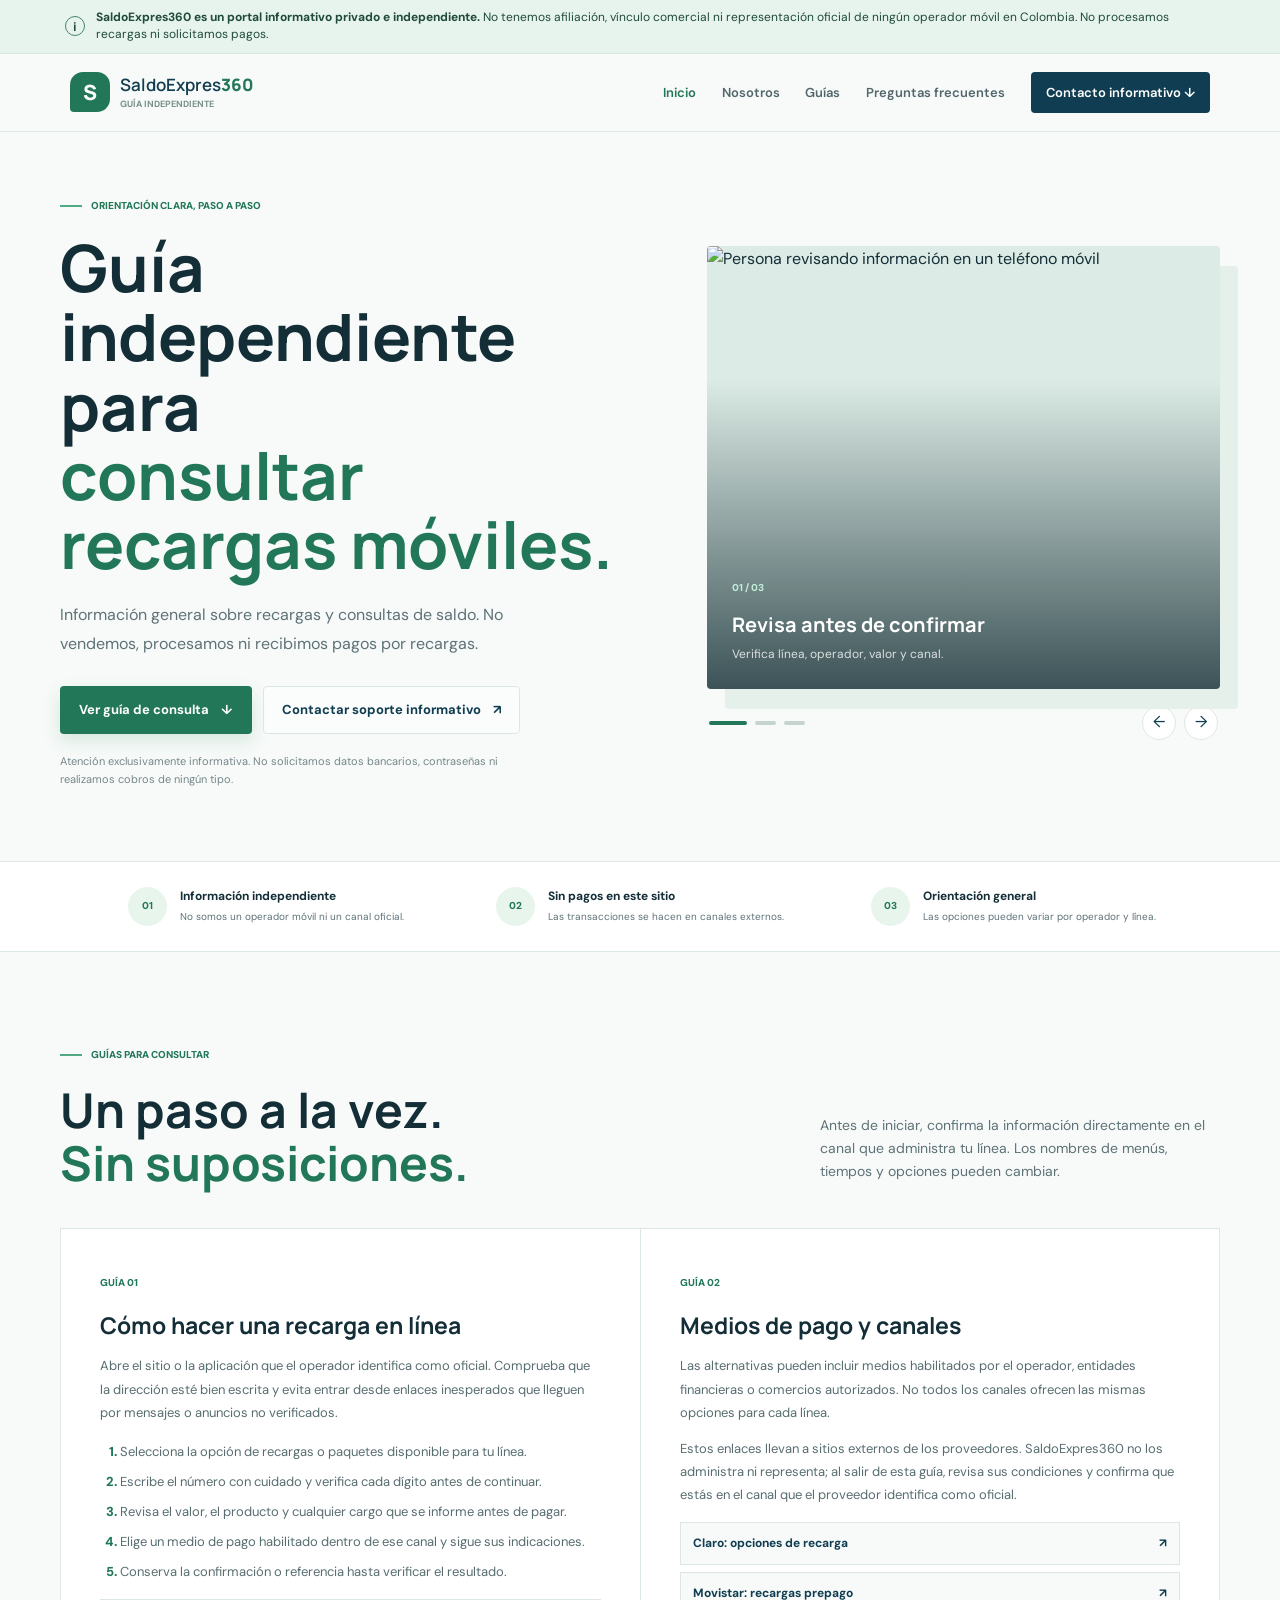
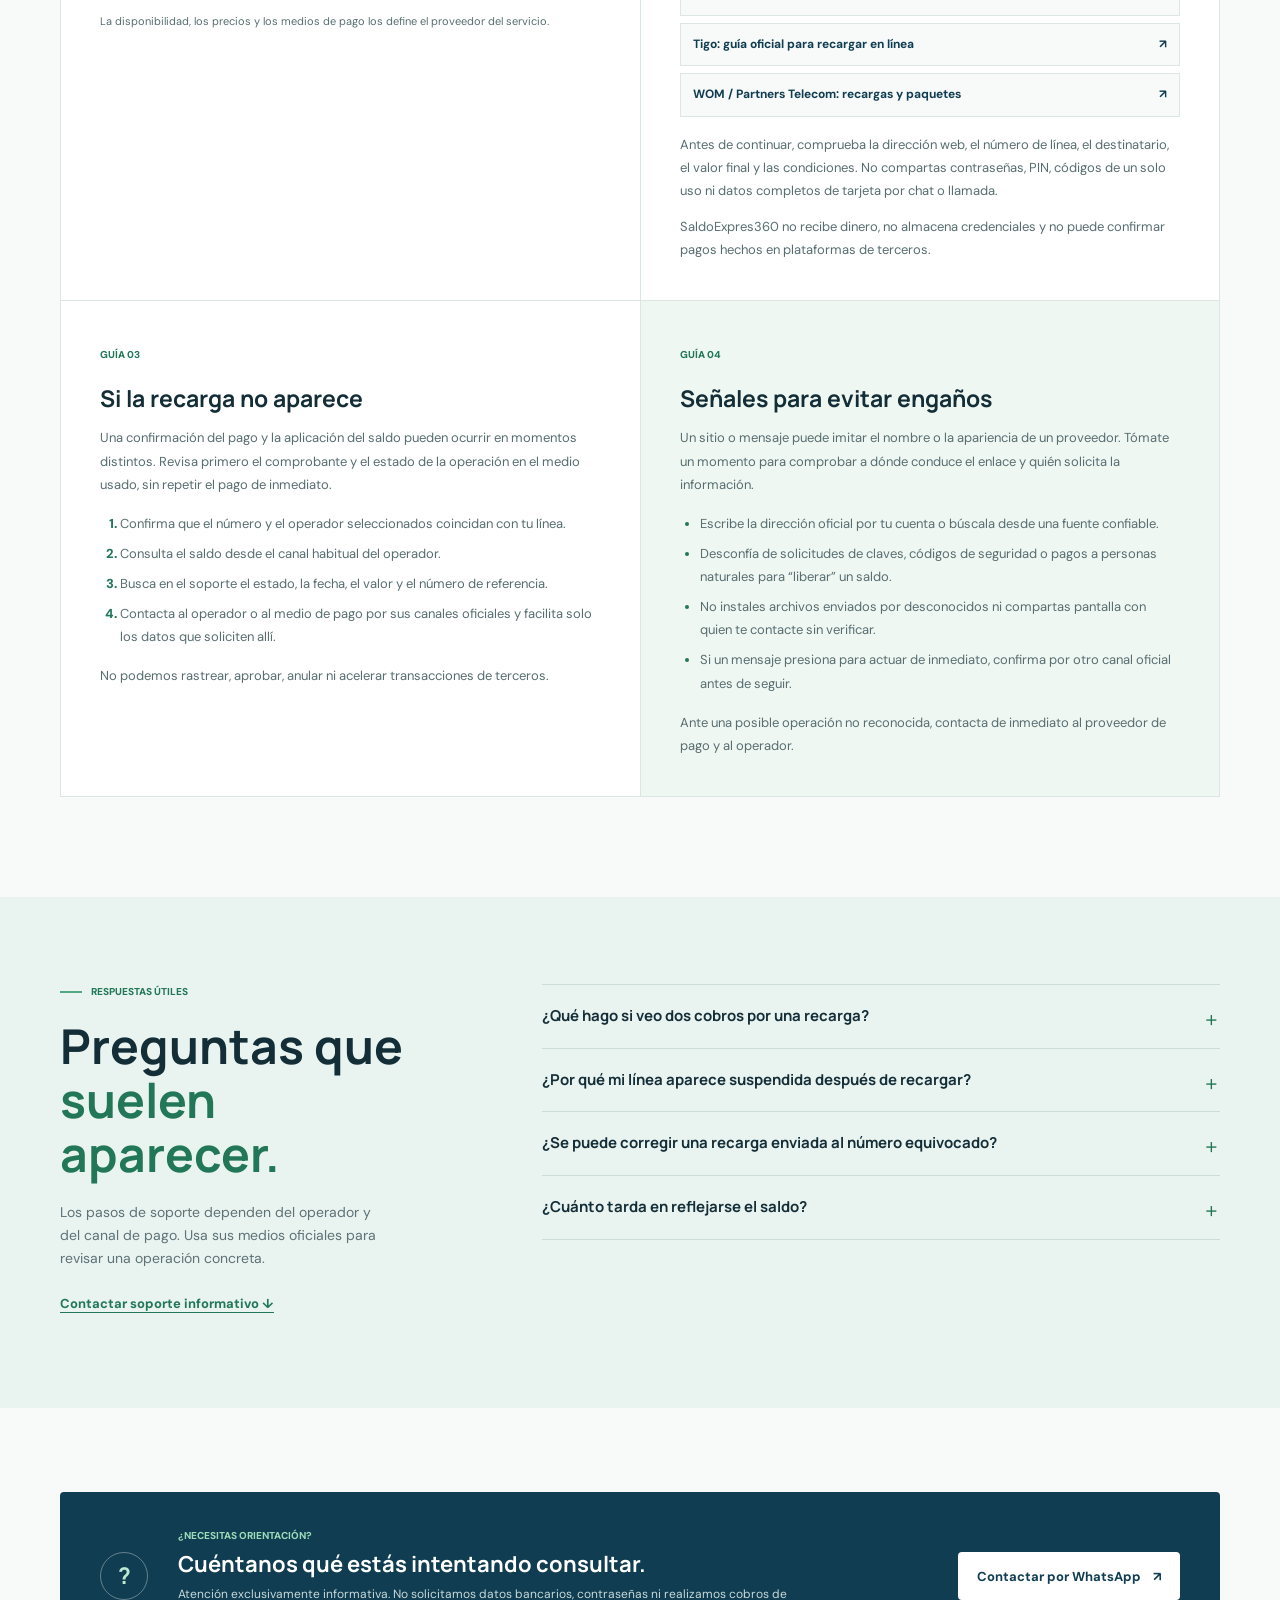
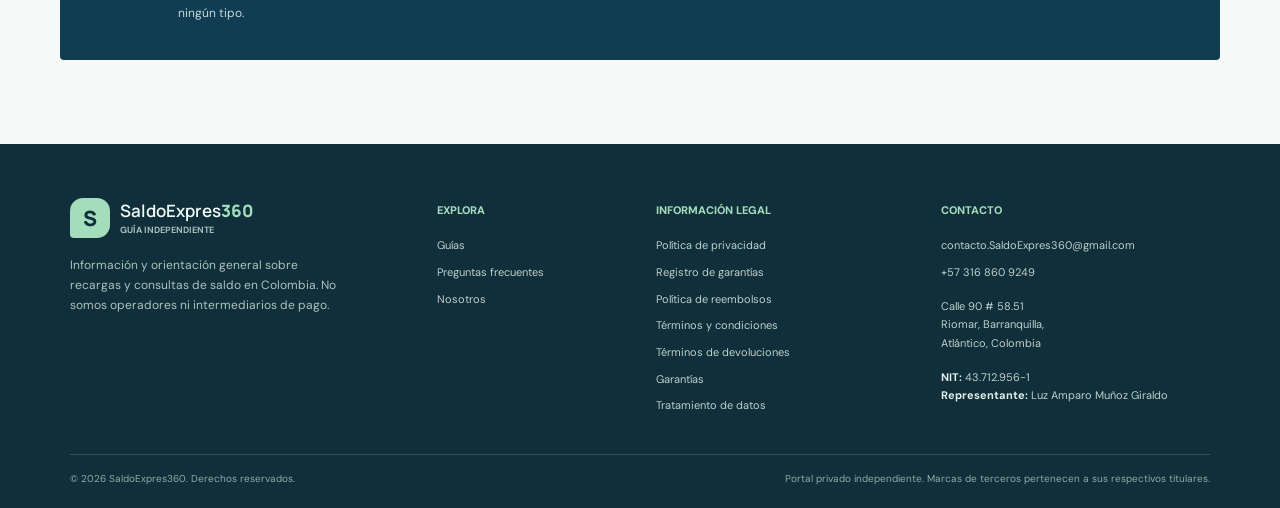
==== index.html @ 80d73964 "Add files via upload" ====
<!doctype html>
<html lang="es-CO">
<head>
  <meta charset="utf-8">
  <meta name="viewport" content="width=device-width, initial-scale=1">
  <meta name="description" content="Información independiente para consultar recargas móviles y saldos en Colombia. No vendemos ni procesamos recargas o pagos.">
  <meta name="theme-color" content="#f7faf8">
  <title>Guía independiente sobre recargas móviles en Colombia | SaldoExpres360</title>
  <link rel="preconnect" href="https://fonts.googleapis.com">
  <link rel="preconnect" href="https://fonts.gstatic.com" crossorigin>
  <link href="https://fonts.googleapis.com/css2?family=DM+Sans:wght@400;500;600;700&family=Manrope:wght@400;500;600;700;800&display=swap" rel="stylesheet">
  <link rel="stylesheet" href="styles.css">
  <script src="site.js" defer></script>
</head>
<body>
  <div class="independence-banner"><span class="banner-mark" aria-hidden="true">i</span><p><strong>SaldoExpres360 es un portal informativo privado e independiente.</strong> No tenemos afiliación, vínculo comercial ni representación oficial de ningún operador móvil en Colombia. No procesamos recargas ni solicitamos pagos.</p></div>
  <header class="site-header">
    <a class="brand" href="index.html" aria-label="SaldoExpres360, inicio"><span class="brand-symbol" aria-hidden="true">S</span><span>SaldoExpres<b>360</b><small>GUÍA INDEPENDIENTE</small></span></a>
    <button class="menu-toggle" type="button" aria-expanded="false" aria-controls="main-nav" aria-label="Abrir menú"><span></span><span></span></button>
    <nav id="main-nav" class="main-nav" aria-label="Navegación principal"><a class="active" href="index.html">Inicio</a><a href="nosotros.html">Nosotros</a><a href="#guias">Guías</a><a href="#preguntas">Preguntas frecuentes</a><a class="nav-contact" href="index.html#contacto">Contacto informativo <span aria-hidden="true">↓</span></a></nav>
  </header>

  <main>
    <section class="hero section-wrap" aria-labelledby="hero-title">
      <div class="hero-copy reveal">
        <p class="eyebrow"><span></span> ORIENTACIÓN CLARA, PASO A PASO</p>
        <h1 id="hero-title">Guía independiente para<br><em>consultar recargas móviles.</em></h1>
        <p class="hero-lede">Información general sobre recargas y consultas de saldo. No vendemos, procesamos ni recibimos pagos por recargas.</p>
        <div class="hero-actions"><a class="button button-primary" href="#guias">Ver guía de consulta <span aria-hidden="true">↓</span></a><a class="button button-quiet" href="https://wa.me/573168609249" target="_blank" rel="noopener noreferrer">Contactar soporte informativo <span aria-hidden="true">↗</span></a></div>
        <p class="micro-note">Atención exclusivamente informativa. No solicitamos datos bancarios, contraseñas ni realizamos cobros de ningún tipo.</p>
      </div>
      <div class="carousel reveal" aria-label="Imágenes informativas">
        <div class="carousel-track">
          <figure class="carousel-slide is-active"><img src="https://images.unsplash.com/photo-1512428559087-560fa5ceab42?auto=format&amp;fit=crop&amp;w=1200&amp;q=85" alt="Persona revisando información en un teléfono móvil" fetchpriority="high"><figcaption><span>01 / 03</span><strong>Revisa antes de confirmar</strong><small>Verifica línea, operador, valor y canal.</small></figcaption></figure>
          <figure class="carousel-slide"><img src="https://images.unsplash.com/photo-1556656793-08538906a9f8?auto=format&amp;fit=crop&amp;w=1200&amp;q=85" alt="Teléfono móvil en uso para consultar una opción digital" loading="lazy"><figcaption><span>02 / 03</span><strong>Usa canales que puedas identificar</strong><small>Entra desde la web o aplicación oficial.</small></figcaption></figure>
          <figure class="carousel-slide"><img src="https://images.unsplash.com/photo-1516321318423-f06f85e504b3?auto=format&amp;fit=crop&amp;w=1200&amp;q=85" alt="Persona usando un dispositivo para comunicarse" loading="lazy"><figcaption><span>03 / 03</span><strong>Guarda el soporte de la operación</strong><small>La fecha y el número de referencia ayudan al consultar.</small></figcaption></figure>
        </div>
        <div class="carousel-controls"><div class="carousel-dots" aria-label="Seleccionar imagen"><button class="carousel-dot is-active" type="button" aria-label="Mostrar imagen 1" aria-current="true"></button><button class="carousel-dot" type="button" aria-label="Mostrar imagen 2"></button><button class="carousel-dot" type="button" aria-label="Mostrar imagen 3"></button></div><div class="carousel-arrows"><button class="carousel-prev" type="button" aria-label="Imagen anterior">←</button><button class="carousel-next" type="button" aria-label="Imagen siguiente">→</button></div></div>
      </div>
    </section>

    <section class="trust-strip" aria-label="Alcance del portal"><div><span class="trust-icon">01</span><p><strong>Información independiente</strong><small>No somos un operador móvil ni un canal oficial.</small></p></div><div><span class="trust-icon">02</span><p><strong>Sin pagos en este sitio</strong><small>Las transacciones se hacen en canales externos.</small></p></div><div><span class="trust-icon">03</span><p><strong>Orientación general</strong><small>Las opciones pueden variar por operador y línea.</small></p></div></section>

    <section class="content-section section-wrap" id="guias">
      <div class="section-heading reveal"><div><p class="eyebrow"><span></span> GUÍAS PARA CONSULTAR</p><h2>Un paso a la vez.<br><em>Sin suposiciones.</em></h2></div><p>Antes de iniciar, confirma la información directamente en el canal que administra tu línea. Los nombres de menús, tiempos y opciones pueden cambiar.</p></div>
      <div class="guide-grid">
        <article class="guide-card guide-feature reveal"><span class="card-index">GUÍA 01</span><h3>Cómo hacer una recarga en línea</h3><p>Abre el sitio o la aplicación que el operador identifica como oficial. Comprueba que la dirección esté bien escrita y evita entrar desde enlaces inesperados que lleguen por mensajes o anuncios no verificados.</p><ol><li>Selecciona la opción de recargas o paquetes disponible para tu línea.</li><li>Escribe el número con cuidado y verifica cada dígito antes de continuar.</li><li>Revisa el valor, el producto y cualquier cargo que se informe antes de pagar.</li><li>Elige un medio de pago habilitado dentro de ese canal y sigue sus indicaciones.</li><li>Conserva la confirmación o referencia hasta verificar el resultado.</li></ol><p class="card-footnote">La disponibilidad, los precios y los medios de pago los define el proveedor del servicio.</p></article>
        <article class="guide-card reveal"><span class="card-index">GUÍA 02</span><h3>Medios de pago y canales</h3><p>Las alternativas pueden incluir medios habilitados por el operador, entidades financieras o comercios autorizados. No todos los canales ofrecen las mismas opciones para cada línea.</p><p>Estos enlaces llevan a sitios externos de los proveedores. SaldoExpres360 no los administra ni representa; al salir de esta guía, revisa sus condiciones y confirma que estás en el canal que el proveedor identifica como oficial.</p><ul class="provider-list"><li><a href="https://www.claro.com.co/personas/servicios/servicios-moviles/prepago/recarga-en-linea/" target="_blank" rel="noopener noreferrer">Claro: opciones de recarga <span aria-hidden="true">↗</span></a></li><li><a href="https://prepago.movistar.co/es/recargas" target="_blank" rel="noopener noreferrer">Movistar: recargas prepago <span aria-hidden="true">↗</span></a></li><li><a href="https://ayuda.tigo.com.co/hc/centro-de-ayuda/articles/1728716376-como-recargar-tu-linea-tigo-online-movil" target="_blank" rel="noopener noreferrer">Tigo: guía oficial para recargar en línea <span aria-hidden="true">↗</span></a></li><li><a href="https://movilpt.co/recargas-y-paquetes" target="_blank" rel="noopener noreferrer">WOM / Partners Telecom: recargas y paquetes <span aria-hidden="true">↗</span></a></li></ul><p>Antes de continuar, comprueba la dirección web, el número de línea, el destinatario, el valor final y las condiciones. No compartas contraseñas, PIN, códigos de un solo uso ni datos completos de tarjeta por chat o llamada.</p><p>SaldoExpres360 no recibe dinero, no almacena credenciales y no puede confirmar pagos hechos en plataformas de terceros.</p></article>
        <article class="guide-card reveal"><span class="card-index">GUÍA 03</span><h3>Si la recarga no aparece</h3><p>Una confirmación del pago y la aplicación del saldo pueden ocurrir en momentos distintos. Revisa primero el comprobante y el estado de la operación en el medio usado, sin repetir el pago de inmediato.</p><ol><li>Confirma que el número y el operador seleccionados coincidan con tu línea.</li><li>Consulta el saldo desde el canal habitual del operador.</li><li>Busca en el soporte el estado, la fecha, el valor y el número de referencia.</li><li>Contacta al operador o al medio de pago por sus canales oficiales y facilita solo los datos que soliciten allí.</li></ol><p>No podemos rastrear, aprobar, anular ni acelerar transacciones de terceros.</p></article>
        <article class="guide-card guide-safety reveal"><span class="card-index">GUÍA 04</span><h3>Señales para evitar engaños</h3><p>Un sitio o mensaje puede imitar el nombre o la apariencia de un proveedor. Tómate un momento para comprobar a dónde conduce el enlace y quién solicita la información.</p><ul><li>Escribe la dirección oficial por tu cuenta o búscala desde una fuente confiable.</li><li>Desconfía de solicitudes de claves, códigos de seguridad o pagos a personas naturales para “liberar” un saldo.</li><li>No instales archivos enviados por desconocidos ni compartas pantalla con quien te contacte sin verificar.</li><li>Si un mensaje presiona para actuar de inmediato, confirma por otro canal oficial antes de seguir.</li></ul><p>Ante una posible operación no reconocida, contacta de inmediato al proveedor de pago y al operador.</p></article>
      </div>
    </section>

    <section class="faq-section" id="preguntas"><div class="section-wrap faq-layout"><div class="faq-intro reveal"><p class="eyebrow"><span></span> RESPUESTAS ÚTILES</p><h2>Preguntas que<br><em>suelen aparecer.</em></h2><p>Los pasos de soporte dependen del operador y del canal de pago. Usa sus medios oficiales para revisar una operación concreta.</p><a class="text-link" href="#contacto">Contactar soporte informativo <span aria-hidden="true">↓</span></a></div><div class="faq-list reveal">
      <details><summary>¿Qué hago si veo dos cobros por una recarga?</summary><div class="faq-answer"><p>Verifica si hay dos movimientos confirmados o si uno aparece pendiente, retenido o anulado. Guarda los comprobantes y contacta al medio de pago por su canal oficial para consultar el estado o presentar una reclamación. Si el pago aparece confirmado, pregunta también al operador. Este portal no puede identificar ni devolver cobros.</p></div></details>
      <details><summary>¿Por qué mi línea aparece suspendida después de recargar?</summary><div class="faq-answer"><p>Una recarga no necesariamente modifica el estado de una línea suspendida. Consulta con el operador si la línea sigue activa, si el saldo fue aplicado y si existe algún paso adicional asociado a tu cuenta. No envíes documentos o códigos de acceso a números no verificados.</p></div></details>
      <details><summary>¿Se puede corregir una recarga enviada al número equivocado?</summary><div class="faq-answer"><p>Las posibilidades dependen del operador y del estado de la operación; no se puede asegurar que sea reversible. Comunícate cuanto antes con el canal oficial del operador y con el proveedor de pago. Ten a mano el comprobante, la hora y el número de referencia, pero no publiques esos datos en redes.</p></div></details>
      <details><summary>¿Cuánto tarda en reflejarse el saldo?</summary><div class="faq-answer"><p>El tiempo puede variar según el producto, el operador, la entidad de pago y el estado de sus sistemas. Comprueba el saldo por el método oficial, revisa el estado del pago y evita volver a pagar mientras no sepas si la primera operación quedó confirmada.</p></div></details>
      </div></div></section>

    <section class="contact-band section-wrap" id="contacto"><div class="contact-mark" aria-hidden="true">?</div><div><p class="eyebrow">¿NECESITAS ORIENTACIÓN?</p><h2>Cuéntanos qué estás intentando consultar.</h2><p>Atención exclusivamente informativa. No solicitamos datos bancarios, contraseñas ni realizamos cobros de ningún tipo.</p></div><a class="button button-light" href="https://wa.me/573168609249" target="_blank" rel="noopener noreferrer">Contactar por WhatsApp <span aria-hidden="true">↗</span></a></section>
  </main>
  <footer class="site-footer"><div class="footer-main"><div class="footer-brand"><a class="brand brand-light" href="index.html"><span class="brand-symbol" aria-hidden="true">S</span><span>SaldoExpres<b>360</b><small>GUÍA INDEPENDIENTE</small></span></a><p>Información y orientación general sobre recargas y consultas de saldo en Colombia. No somos operadores ni intermediarios de pago.</p></div><div class="footer-column"><h3>Explora</h3><a href="index.html#guias">Guías</a><a href="index.html#preguntas">Preguntas frecuentes</a><a href="nosotros.html">Nosotros</a></div><div class="footer-column"><h3>Información legal</h3><a href="privacidad.html">Política de privacidad</a><a href="garantias-registro.html">Registro de garantías</a><a href="reembolsos.html">Política de reembolsos</a><a href="terminos.html">Términos y condiciones</a><a href="devoluciones.html">Términos de devoluciones</a><a href="garantias.html">Garantías</a><a href="tratamiento-datos.html">Tratamiento de datos</a></div><div class="footer-column footer-contact"><h3>Contacto</h3><a href="mailto:contacto.SaldoExpres360@gmail.com">contacto.SaldoExpres360@gmail.com</a><a href="tel:+573168609249">+57 316 860 9249</a><p>Calle 90 # 58.51<br>Riomar, Barranquilla,<br>Atlántico, Colombia</p><p><strong>NIT:</strong> 43.712.956-1<br><strong>Representante:</strong> Luz Amparo Muñoz Giraldo</p></div></div><div class="footer-bottom"><p>© <span data-year>2026</span> SaldoExpres360. Derechos reservados.</p><p>Portal privado independiente. Marcas de terceros pertenecen a sus respectivos titulares.</p></div></footer>
</body>
</html>
---- styles.css ----
:root {
  color-scheme: light;
  --ink: #142e38;
  --muted: #5e7277;
  --blue: #155d75;
  --blue-deep: #103d51;
  --green: #217758;
  --mint: #dff2e8;
  --paper: #f7faf8;
  --line: #dce7e3;
  --white: #fff;
  --font-body: "DM Sans", sans-serif;
  --font-display: "Manrope", sans-serif;
}

* { box-sizing: border-box; }
html { scroll-behavior: smooth; scroll-padding-top: 92px; }
body { margin: 0; color: var(--ink); background: var(--paper); font-family: var(--font-body); font-size: 16px; line-height: 1.65; }
a { color: inherit; }
button { font: inherit; }
.independence-banner { display: flex; align-items: center; justify-content: center; gap: 11px; min-height: 48px; padding: 9px 24px; background: #e7f4ed; color: #204a3c; border-bottom: 1px solid #d5e9de; font-size: 12px; line-height: 1.45; }
.independence-banner p { margin: 0; max-width: 1120px; }
.banner-mark { display: grid; flex: 0 0 20px; place-items: center; width: 20px; height: 20px; border: 1px solid #44836c; border-radius: 50%; font-family: var(--font-display); font-size: 12px; font-weight: 800; }
.site-header { position: sticky; z-index: 20; top: 0; display: flex; align-items: center; justify-content: space-between; gap: 25px; min-height: 78px; padding: 10px max(5.5vw, 24px); background: rgba(247,250,248,.94); border-bottom: 1px solid rgba(220,231,227,.85); backdrop-filter: blur(16px); }
.brand { display: inline-flex; align-items: center; gap: 10px; text-decoration: none; color: var(--blue-deep); font-family: var(--font-display); font-size: 17px; line-height: 1.15; font-weight: 600; white-space: nowrap; }
.brand b { color: var(--green); font-weight: 800; }
.brand small { display: block; margin-top: 5px; color: #78908c; font-family: var(--font-body); font-size: 9px; font-weight: 700; letter-spacing: 0; }
.brand-symbol { display: grid; place-items: center; width: 40px; height: 40px; color: #fff; border-radius: 13px 13px 13px 4px; background: var(--green); font-size: 21px; font-weight: 800; }
.main-nav { display: flex; align-items: center; gap: clamp(15px, 2vw, 29px); }
.main-nav a { color: #52666b; text-decoration: none; font-size: 13px; font-weight: 600; transition: color .2s ease; }
.main-nav a:hover, .main-nav a.active { color: var(--green); }
.main-nav .nav-contact { padding: 10px 15px; color: #fff; border-radius: 4px; background: var(--blue-deep); }
.main-nav .nav-contact:hover { color: white; background: var(--green); }
.menu-toggle { display: none; }
.section-wrap { width: min(1160px, calc(100% - 48px)); margin-inline: auto; }
.hero { display: grid; grid-template-columns: 1fr .92fr; align-items: center; gap: clamp(35px, 7vw, 95px); min-height: 575px; padding-block: 66px 73px; }
.eyebrow { display: flex; align-items: center; gap: 9px; margin: 0 0 19px; color: var(--green); font-size: 10px; font-weight: 800; letter-spacing: 0; }
.eyebrow span { display: inline-block; width: 22px; height: 2px; background: #51a982; }
h1, h2, h3, p { margin-top: 0; }
h1, h2, h3 { font-family: var(--font-display); }
.hero h1, .page-hero h1 { margin-bottom: 22px; font-size: clamp(42px, 5.1vw, 68px); line-height: 1.06; font-weight: 700; letter-spacing: 0; }
h1 em, h2 em { color: var(--green); font-style: normal; }
.hero-lede { max-width: 520px; margin-bottom: 27px; color: var(--muted); font-size: 16px; line-height: 1.8; }
.hero-actions { display: flex; flex-wrap: wrap; gap: 11px; }
.button { display: inline-flex; align-items: center; justify-content: center; gap: 12px; min-height: 48px; padding: 11px 18px; border: 1px solid transparent; border-radius: 4px; font-size: 13px; font-weight: 700; text-decoration: none; transition: transform .2s ease, background .2s ease, box-shadow .2s ease; }
.button:hover { transform: translateY(-2px); }
.button-primary { color: white; background: var(--green); box-shadow: 0 7px 18px rgba(33,119,88,.15); }
.button-primary:hover { background: #195f47; }
.button-quiet { color: var(--blue-deep); border-color: var(--line); background: rgba(255,255,255,.52); }
.button-quiet:hover { background: #fff; }
.micro-note { max-width: 450px; margin: 18px 0 0; color: #75878a; font-size: 11px; }
.carousel { min-width: 0; }
.carousel-track { position: relative; overflow: hidden; aspect-ratio: 1.16 / 1; border-radius: 4px; background: #dcebe5; box-shadow: 18px 20px 0 #e5f0eb; }
.carousel-slide { position: absolute; inset: 0; margin: 0; opacity: 0; transform: scale(1.025); transition: opacity .65s ease, transform 1.1s ease; pointer-events: none; }
.carousel-slide.is-active { opacity: 1; transform: scale(1); pointer-events: auto; }
.carousel-slide::after { position: absolute; inset: 30% 0 0; content: ""; background: linear-gradient(transparent, rgba(13,37,44,.77)); }
.carousel-slide img { width: 100%; height: 100%; object-fit: cover; }
.carousel-slide figcaption { position: absolute; z-index: 1; right: 25px; bottom: 24px; left: 25px; display: grid; gap: 4px; color: white; }
.carousel-slide figcaption span { margin-bottom: 7px; color: #c2edda; font-size: 10px; font-weight: 800; letter-spacing: 0; }
.carousel-slide figcaption strong { font-family: var(--font-display); font-size: 20px; }
.carousel-slide figcaption small { color: rgba(255,255,255,.8); font-size: 12px; }
.carousel-controls { display: flex; align-items: center; justify-content: space-between; padding: 17px 2px 0; }
.carousel-dots, .carousel-arrows { display: flex; align-items: center; gap: 8px; }
.carousel-dot { width: 21px; height: 4px; padding: 0; border: 0; border-radius: 2px; background: #c5d4ce; cursor: pointer; transition: width .2s ease, background .2s ease; }
.carousel-dot.is-active { width: 38px; background: var(--green); }
.carousel-arrows button { display: grid; place-items: center; width: 34px; height: 34px; border: 1px solid var(--line); border-radius: 50%; color: var(--blue-deep); background: #fff; cursor: pointer; }
.carousel-arrows button:hover { color: white; border-color: var(--green); background: var(--green); }
.image-credit { margin: 8px 0 0; color: #8a9999; font-size: 10px; }
.image-credit code { color: #657877; font-family: var(--font-body); }
.trust-strip { display: grid; grid-template-columns: repeat(3, 1fr); gap: 20px; padding: 25px max(7vw, 24px); border-block: 1px solid var(--line); background: #fff; }
.trust-strip > div { display: flex; align-items: center; justify-content: center; gap: 13px; }
.trust-icon { display: grid; flex: 0 0 39px; place-items: center; width: 39px; height: 39px; border-radius: 50%; color: var(--green); background: #e8f5ed; font-size: 10px; font-weight: 800; }
.trust-strip p { display: grid; gap: 2px; margin: 0; }
.trust-strip strong { font-size: 12px; }
.trust-strip small { color: var(--muted); font-size: 10px; }
.content-section { padding-block: 95px 100px; }
.section-heading { display: flex; align-items: end; justify-content: space-between; gap: 40px; margin-bottom: 38px; }
.section-heading h2, .faq-intro h2, .contact-band h2, .identity-inner h2 { margin-bottom: 0; font-size: clamp(33px, 4vw, 48px); line-height: 1.12; }
.section-heading > p { max-width: 400px; margin-bottom: 7px; color: var(--muted); font-size: 14px; }
.guide-grid { display: grid; grid-template-columns: repeat(2, minmax(0, 1fr)); gap: 1px; border: 1px solid var(--line); background: var(--line); }
.guide-card { min-height: 330px; padding: clamp(23px, 4vw, 39px); background: #fff; }
.guide-card h3 { max-width: 430px; margin: 17px 0 13px; font-size: 23px; line-height: 1.3; }
.guide-card p, .guide-card li { color: #586d70; font-size: 13px; line-height: 1.78; }
.guide-card p:last-child { margin-bottom: 0; }
.guide-card ol, .guide-card ul { display: grid; gap: 7px; padding-left: 20px; }
.guide-card li::marker { color: var(--green); font-weight: 800; }
.guide-card .provider-list { padding-left: 0; list-style: none; }
.provider-list a { display: flex; align-items: center; justify-content: space-between; gap: 12px; padding: 10px 12px; border: 1px solid var(--line); color: var(--blue-deep); background: var(--paper); font-size: 12px; font-weight: 700; text-decoration: none; }
.provider-list a:hover, .provider-list a:focus-visible { border-color: #84bea0; background: #e9f3ef; }
.card-index { color: var(--green); font-size: 10px; font-weight: 800; letter-spacing: 0; }
.card-footnote { padding-top: 12px; border-top: 1px solid var(--line); font-size: 11px !important; }
.guide-safety { background: #eff7f2; }
.faq-section { padding-block: 87px 92px; background: #e9f3ef; }
.faq-layout { display: grid; grid-template-columns: .72fr 1.28fr; gap: clamp(35px, 8vw, 100px); }
.faq-intro > p:not(.eyebrow) { max-width: 330px; margin: 20px 0; color: var(--muted); font-size: 14px; }
.text-link { color: var(--green); font-size: 13px; font-weight: 700; text-decoration-thickness: 1px; text-underline-offset: 4px; }
.faq-list { border-top: 1px solid #cdded6; }
.faq-list details { border-bottom: 1px solid #cdded6; }
.faq-list summary { position: relative; padding: 19px 35px 19px 0; font-family: var(--font-display); font-size: 15px; font-weight: 700; cursor: pointer; list-style: none; }
.faq-list summary::-webkit-details-marker { display: none; }
.faq-list summary::after { position: absolute; top: 17px; right: 2px; color: var(--green); content: "+"; font-size: 22px; font-weight: 400; }
.faq-list details[open] summary::after { content: "−"; }
.faq-answer { padding: 0 30px 18px 0; }
.faq-answer p { margin: 0; color: var(--muted); font-size: 13px; line-height: 1.75; }
.contact-band { display: grid; grid-template-columns: 53px 1fr auto; align-items: center; gap: 25px; margin-block: 84px; padding: 36px 40px; color: white; border-radius: 4px; background: var(--blue-deep); }
.contact-mark { display: grid; place-items: center; width: 48px; height: 48px; border: 1px solid rgba(255,255,255,.35); border-radius: 50%; color: #bde8d2; font-family: var(--font-display); font-size: 23px; font-weight: 700; }
.contact-band .eyebrow { margin-bottom: 7px; color: #9bdbb8; }
.contact-band h2 { margin-bottom: 8px; font-size: 22px; }
.contact-band p:not(.eyebrow) { max-width: 620px; margin-bottom: 0; color: #c7d9da; font-size: 12px; }
.button-light { color: var(--blue-deep); background: white; white-space: nowrap; }
.button-light:hover { background: #dff2e8; }
.site-footer { padding: 54px max(5.5vw, 24px) 0; color: #e5efec; background: #102f3a; }
.footer-main { display: grid; grid-template-columns: 1.35fr .72fr 1fr 1.15fr; gap: clamp(22px, 4vw, 60px); width: min(1240px, 100%); margin-inline: auto; padding-bottom: 39px; }
.brand-light { color: #f2faf6; }
.brand-light .brand-symbol { color: #102f3a; background: #a4ddbc; }
.brand-light b { color: #a4ddbc; }
.brand-light small { color: #a9bfbb; }
.footer-brand > p { max-width: 275px; margin: 18px 0 18px; color: #aec2bf; font-size: 12px; }
.social-row { display: flex; align-items: center; gap: 8px; flex-wrap: wrap; }
.social-icon { display: grid; place-items: center; width: 29px; height: 29px; border: 1px solid #45616a; border-radius: 50%; color: #dbebe4; font-size: 10px; font-weight: 800; }
.social-facebook { font-family: var(--font-display); font-size: 15px; }
.social-row small { flex-basis: 100%; color: #92aaa6; font-size: 10px; }
.footer-column { display: flex; flex-direction: column; align-items: flex-start; gap: 8px; }
.footer-column h3 { margin: 3px 0 9px; color: #a4ddbc; font-family: var(--font-body); font-size: 11px; font-weight: 800; letter-spacing: 0; text-transform: uppercase; }
.footer-column a, .footer-column p { margin: 0; color: #bfd0cd; font-size: 11px; line-height: 1.7; text-decoration: none; }
.footer-column a:hover { color: white; text-decoration: underline; text-underline-offset: 3px; }
.footer-column strong { color: #e5efec; }
.footer-contact p { margin-top: 7px; }
.footer-bottom { display: flex; justify-content: space-between; gap: 20px; max-width: 1240px; margin-inline: auto; padding: 16px 0 20px; border-top: 1px solid #36525b; }
.footer-bottom p { margin: 0; color: #92aaa6; font-size: 10px; }
.page-hero { padding-block: 76px 51px; }
.page-hero h1 { max-width: 780px; font-size: clamp(42px, 5vw, 62px); }
.page-hero > p:last-child { max-width: 700px; margin-bottom: 0; color: var(--muted); font-size: 16px; }
.about-grid { display: grid; grid-template-columns: 1.08fr .92fr; gap: 70px; padding-block: 25px 90px; }
.about-story h2 { margin: 13px 0 18px; font-size: 31px; line-height: 1.2; }
.about-story p, .about-values p { color: var(--muted); font-size: 14px; line-height: 1.85; }
.about-values { display: grid; gap: 20px; }
.about-values article { padding: 23px 26px; border-left: 2px solid #80c29d; background: white; }
.value-number { color: var(--green); font-size: 10px; font-weight: 800; letter-spacing: 0; }
.about-values h3 { margin: 7px 0 9px; font-size: 22px; }
.about-values p { margin: 0; font-size: 13px; }
.identity-section { padding-block: 70px; background: #e9f3ef; }
.identity-inner { display: grid; grid-template-columns: .8fr 1.2fr; gap: 80px; align-items: start; }
.identity-inner > div > p:not(.eyebrow) { max-width: 380px; margin-top: 17px; color: var(--muted); font-size: 13px; }
.identity-list { margin: 0; border-top: 1px solid #cdded6; }
.identity-list > div { display: grid; grid-template-columns: .7fr 1.3fr; gap: 20px; padding: 13px 0; border-bottom: 1px solid #cdded6; }
.identity-list dt { color: #607773; font-size: 12px; }
.identity-list dd { margin: 0; font-size: 13px; font-weight: 600; }
.identity-list a { color: var(--green); }
.about-limit { padding-block: 70px 85px; }
.about-limit h2 { margin-bottom: 22px; font-size: 29px; }
.limit-columns { display: grid; grid-template-columns: 1fr 1fr; gap: 35px; margin-bottom: 20px; }
.limit-columns p { color: var(--muted); font-size: 14px; }
.limit-columns strong { color: var(--ink); }
.legal-page { max-width: 880px; padding-block: 65px 95px; }
.legal-page h1 { margin: 0 0 8px; font-size: clamp(39px, 5vw, 57px); line-height: 1.1; }
.legal-updated { color: #7a8d8b; font-size: 12px; }
.legal-callout { margin: 23px 0 37px; padding: 17px 20px; border-left: 3px solid var(--green); color: #355b4d; background: #e7f4ed; font-size: 13px; }
.legal-copy h2 { margin: 30px 0 8px; font-size: 20px; line-height: 1.3; }
.legal-copy p { margin-bottom: 13px; color: #566b6e; font-size: 14px; line-height: 1.85; }
.legal-copy a { color: var(--green); }
.reveal { animation: rise-in .75s both; }
.hero-copy.reveal { animation-delay: .08s; }
.carousel.reveal { animation-delay: .2s; }
@keyframes rise-in { from { opacity: 0; transform: translateY(15px); } to { opacity: 1; transform: translateY(0); } }

@media (max-width: 920px) {
  .site-header { padding-inline: 24px; }
  .main-nav { gap: 13px; }
  .main-nav a { font-size: 11px; }
  .hero { gap: 34px; }
  .footer-main { grid-template-columns: 1.2fr .8fr 1fr; }
  .footer-contact { grid-column: 2 / 4; }
  .about-grid, .identity-inner { gap: 40px; }
}
@media (max-width: 700px) {
  html { scroll-padding-top: 75px; }
  .independence-banner { justify-content: flex-start; padding: 9px 16px; font-size: 10px; }
  .site-header { min-height: 68px; padding-inline: 18px; }
  .brand { font-size: 15px; }
  .brand-symbol { width: 36px; height: 36px; }
  .menu-toggle { display: grid; gap: 5px; place-content: center; width: 42px; height: 42px; border: 1px solid var(--line); border-radius: 4px; background: white; }
  .menu-toggle span { width: 17px; height: 2px; background: var(--blue-deep); transition: transform .2s ease; }
  .menu-toggle[aria-expanded="true"] span:first-child { transform: translateY(3.5px) rotate(45deg); }
  .menu-toggle[aria-expanded="true"] span:last-child { transform: translateY(-3.5px) rotate(-45deg); }
  .main-nav { position: absolute; top: calc(100% + 1px); right: 0; left: 0; display: none; align-items: stretch; gap: 0; padding: 8px 18px 16px; border-bottom: 1px solid var(--line); background: var(--paper); box-shadow: 0 15px 20px rgba(16,47,58,.08); }
  .main-nav.is-open { display: flex; flex-direction: column; }
  .main-nav a { padding: 12px 5px; font-size: 13px; }
  .main-nav .nav-contact { margin-top: 7px; padding: 11px 14px; text-align: center; }
  .section-wrap { width: min(100% - 36px, 540px); }
  .hero { grid-template-columns: 1fr; gap: 38px; min-height: auto; padding-block: 54px 52px; }
  .hero h1, .page-hero h1 { font-size: clamp(40px, 11vw, 55px); }
  .hero-lede { font-size: 14px; }
  .carousel { margin-right: 8px; }
  .carousel-track { aspect-ratio: 1.08 / 1; box-shadow: 8px 9px 0 #e5f0eb; }
  .carousel-slide figcaption { right: 17px; bottom: 17px; left: 17px; }
  .carousel-slide figcaption strong { font-size: 17px; }
  .trust-strip { grid-template-columns: 1fr; gap: 17px; padding: 22px 26px; }
  .trust-strip > div { justify-content: flex-start; }
  .content-section { padding-block: 63px; }
  .section-heading { display: block; margin-bottom: 26px; }
  .section-heading h2, .faq-intro h2, .contact-band h2, .identity-inner h2 { font-size: 36px; }
  .section-heading > p { margin-top: 17px; font-size: 13px; }
  .guide-grid { grid-template-columns: 1fr; }
  .guide-card { min-height: auto; padding: 25px 22px; }
  .guide-card h3 { font-size: 21px; }
  .faq-section { padding-block: 60px; }
  .faq-layout { grid-template-columns: 1fr; gap: 26px; }
  .faq-intro > p:not(.eyebrow) { margin-block: 14px; }
  .contact-band { grid-template-columns: 42px 1fr; gap: 15px; margin-block: 55px; padding: 24px 20px; }
  .contact-mark { width: 40px; height: 40px; }
  .contact-band h2 { font-size: 19px; }
  .contact-band .button { grid-column: 1 / -1; }
  .site-footer { padding: 41px 20px 0; }
  .footer-main { grid-template-columns: 1fr 1fr; gap: 32px 22px; }
  .footer-brand { grid-column: 1 / -1; }
  .footer-contact { grid-column: 1 / -1; }
  .footer-bottom { flex-direction: column; gap: 5px; }
  .page-hero { padding-block: 55px 35px; }
  .page-hero > p:last-child { font-size: 14px; }
  .about-grid, .identity-inner { grid-template-columns: 1fr; gap: 25px; }
  .about-grid { padding-bottom: 57px; }
  .identity-section { padding-block: 54px; }
  .identity-list > div { grid-template-columns: 1fr; gap: 3px; }
  .limit-columns { grid-template-columns: 1fr; gap: 0; }
  .about-limit { padding-block: 55px; }
  .legal-page { padding-block: 50px 70px; }
  .legal-page h1 { font-size: 39px; }
  .legal-copy h2 { font-size: 18px; }
  .legal-copy p { font-size: 13px; }
}
@media (prefers-reduced-motion: reduce) {
  *, *::before, *::after { scroll-behavior: auto !important; animation-duration: .01ms !important; animation-iteration-count: 1 !important; transition-duration: .01ms !important; }
}
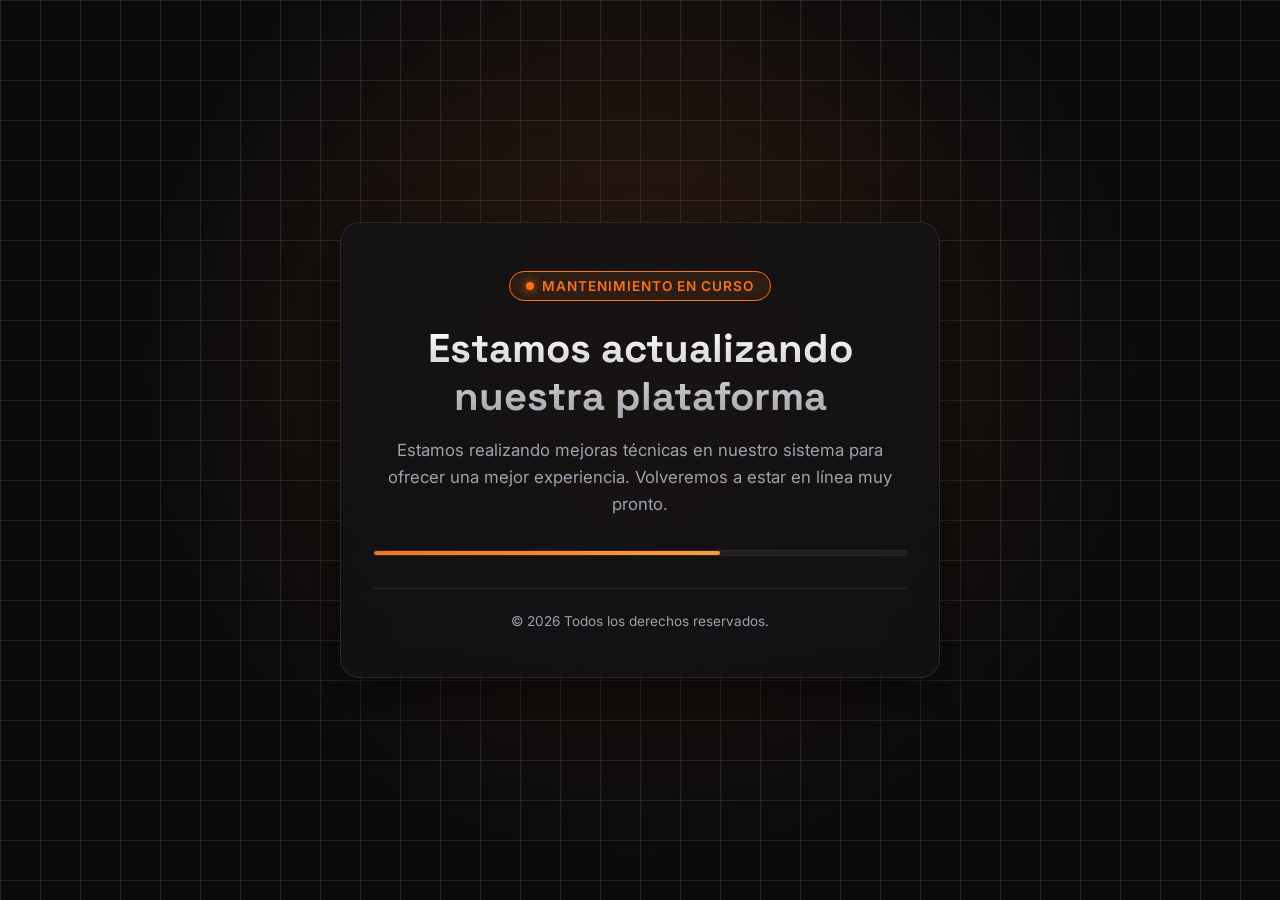
==== commit a5be63ef: "Add maintenance mode HTML page" ====
--- a/index.html
+++ b/index.html
@@ -1,65 +1,157 @@
-<!doctype html>
-<html lang="es-CO">
-<head>
-  <meta charset="utf-8">
-  <meta name="viewport" content="width=device-width, initial-scale=1">
-  <meta name="description" content="Información independiente para consultar recargas móviles y saldos en Colombia. No vendemos ni procesamos recargas o pagos.">
-  <meta name="theme-color" content="#f7faf8">
-  <title>Guía independiente sobre recargas móviles en Colombia | SaldoExpres360</title>
-  <link rel="preconnect" href="https://fonts.googleapis.com">
-  <link rel="preconnect" href="https://fonts.gstatic.com" crossorigin>
-  <link href="https://fonts.googleapis.com/css2?family=DM+Sans:wght@400;500;600;700&family=Manrope:wght@400;500;600;700;800&display=swap" rel="stylesheet">
-  <link rel="stylesheet" href="styles.css">
-  <script src="site.js" defer></script>
-</head>
-<body>
-  <div class="independence-banner"><span class="banner-mark" aria-hidden="true">i</span><p><strong>SaldoExpres360 es un portal informativo privado e independiente.</strong> No tenemos afiliación, vínculo comercial ni representación oficial de ningún operador móvil en Colombia. No procesamos recargas ni solicitamos pagos.</p></div>
-  <header class="site-header">
-    <a class="brand" href="index.html" aria-label="SaldoExpres360, inicio"><span class="brand-symbol" aria-hidden="true">S</span><span>SaldoExpres<b>360</b><small>GUÍA INDEPENDIENTE</small></span></a>
-    <button class="menu-toggle" type="button" aria-expanded="false" aria-controls="main-nav" aria-label="Abrir menú"><span></span><span></span></button>
-    <nav id="main-nav" class="main-nav" aria-label="Navegación principal"><a class="active" href="index.html">Inicio</a><a href="nosotros.html">Nosotros</a><a href="#guias">Guías</a><a href="#preguntas">Preguntas frecuentes</a><a class="nav-contact" href="index.html#contacto">Contacto informativo <span aria-hidden="true">↓</span></a></nav>
-  </header>
-
-  <main>
-    <section class="hero section-wrap" aria-labelledby="hero-title">
-      <div class="hero-copy reveal">
-        <p class="eyebrow"><span></span> ORIENTACIÓN CLARA, PASO A PASO</p>
-        <h1 id="hero-title">Guía independiente para<br><em>consultar recargas móviles.</em></h1>
-        <p class="hero-lede">Información general sobre recargas y consultas de saldo. No vendemos, procesamos ni recibimos pagos por recargas.</p>
-        <div class="hero-actions"><a class="button button-primary" href="#guias">Ver guía de consulta <span aria-hidden="true">↓</span></a><a class="button button-quiet" href="https://wa.me/573168609249" target="_blank" rel="noopener noreferrer">Contactar soporte informativo <span aria-hidden="true">↗</span></a></div>
-        <p class="micro-note">Atención exclusivamente informativa. No solicitamos datos bancarios, contraseñas ni realizamos cobros de ningún tipo.</p>
-      </div>
-      <div class="carousel reveal" aria-label="Imágenes informativas">
-        <div class="carousel-track">
-          <figure class="carousel-slide is-active"><img src="https://images.unsplash.com/photo-1512428559087-560fa5ceab42?auto=format&amp;fit=crop&amp;w=1200&amp;q=85" alt="Persona revisando información en un teléfono móvil" fetchpriority="high"><figcaption><span>01 / 03</span><strong>Revisa antes de confirmar</strong><small>Verifica línea, operador, valor y canal.</small></figcaption></figure>
-          <figure class="carousel-slide"><img src="https://images.unsplash.com/photo-1556656793-08538906a9f8?auto=format&amp;fit=crop&amp;w=1200&amp;q=85" alt="Teléfono móvil en uso para consultar una opción digital" loading="lazy"><figcaption><span>02 / 03</span><strong>Usa canales que puedas identificar</strong><small>Entra desde la web o aplicación oficial.</small></figcaption></figure>
-          <figure class="carousel-slide"><img src="https://images.unsplash.com/photo-1516321318423-f06f85e504b3?auto=format&amp;fit=crop&amp;w=1200&amp;q=85" alt="Persona usando un dispositivo para comunicarse" loading="lazy"><figcaption><span>03 / 03</span><strong>Guarda el soporte de la operación</strong><small>La fecha y el número de referencia ayudan al consultar.</small></figcaption></figure>
-        </div>
-        <div class="carousel-controls"><div class="carousel-dots" aria-label="Seleccionar imagen"><button class="carousel-dot is-active" type="button" aria-label="Mostrar imagen 1" aria-current="true"></button><button class="carousel-dot" type="button" aria-label="Mostrar imagen 2"></button><button class="carousel-dot" type="button" aria-label="Mostrar imagen 3"></button></div><div class="carousel-arrows"><button class="carousel-prev" type="button" aria-label="Imagen anterior">←</button><button class="carousel-next" type="button" aria-label="Imagen siguiente">→</button></div></div>
-      </div>
-    </section>
-
-    <section class="trust-strip" aria-label="Alcance del portal"><div><span class="trust-icon">01</span><p><strong>Información independiente</strong><small>No somos un operador móvil ni un canal oficial.</small></p></div><div><span class="trust-icon">02</span><p><strong>Sin pagos en este sitio</strong><small>Las transacciones se hacen en canales externos.</small></p></div><div><span class="trust-icon">03</span><p><strong>Orientación general</strong><small>Las opciones pueden variar por operador y línea.</small></p></div></section>
-
-    <section class="content-section section-wrap" id="guias">
-      <div class="section-heading reveal"><div><p class="eyebrow"><span></span> GUÍAS PARA CONSULTAR</p><h2>Un paso a la vez.<br><em>Sin suposiciones.</em></h2></div><p>Antes de iniciar, confirma la información directamente en el canal que administra tu línea. Los nombres de menús, tiempos y opciones pueden cambiar.</p></div>
-      <div class="guide-grid">
-        <article class="guide-card guide-feature reveal"><span class="card-index">GUÍA 01</span><h3>Cómo hacer una recarga en línea</h3><p>Abre el sitio o la aplicación que el operador identifica como oficial. Comprueba que la dirección esté bien escrita y evita entrar desde enlaces inesperados que lleguen por mensajes o anuncios no verificados.</p><ol><li>Selecciona la opción de recargas o paquetes disponible para tu línea.</li><li>Escribe el número con cuidado y verifica cada dígito antes de continuar.</li><li>Revisa el valor, el producto y cualquier cargo que se informe antes de pagar.</li><li>Elige un medio de pago habilitado dentro de ese canal y sigue sus indicaciones.</li><li>Conserva la confirmación o referencia hasta verificar el resultado.</li></ol><p class="card-footnote">La disponibilidad, los precios y los medios de pago los define el proveedor del servicio.</p></article>
-        <article class="guide-card reveal"><span class="card-index">GUÍA 02</span><h3>Medios de pago y canales</h3><p>Las alternativas pueden incluir medios habilitados por el operador, entidades financieras o comercios autorizados. No todos los canales ofrecen las mismas opciones para cada línea.</p><p>Estos enlaces llevan a sitios externos de los proveedores. SaldoExpres360 no los administra ni representa; al salir de esta guía, revisa sus condiciones y confirma que estás en el canal que el proveedor identifica como oficial.</p><ul class="provider-list"><li><a href="https://www.claro.com.co/personas/servicios/servicios-moviles/prepago/recarga-en-linea/" target="_blank" rel="noopener noreferrer">Claro: opciones de recarga <span aria-hidden="true">↗</span></a></li><li><a href="https://prepago.movistar.co/es/recargas" target="_blank" rel="noopener noreferrer">Movistar: recargas prepago <span aria-hidden="true">↗</span></a></li><li><a href="https://ayuda.tigo.com.co/hc/centro-de-ayuda/articles/1728716376-como-recargar-tu-linea-tigo-online-movil" target="_blank" rel="noopener noreferrer">Tigo: guía oficial para recargar en línea <span aria-hidden="true">↗</span></a></li><li><a href="https://movilpt.co/recargas-y-paquetes" target="_blank" rel="noopener noreferrer">WOM / Partners Telecom: recargas y paquetes <span aria-hidden="true">↗</span></a></li></ul><p>Antes de continuar, comprueba la dirección web, el número de línea, el destinatario, el valor final y las condiciones. No compartas contraseñas, PIN, códigos de un solo uso ni datos completos de tarjeta por chat o llamada.</p><p>SaldoExpres360 no recibe dinero, no almacena credenciales y no puede confirmar pagos hechos en plataformas de terceros.</p></article>
-        <article class="guide-card reveal"><span class="card-index">GUÍA 03</span><h3>Si la recarga no aparece</h3><p>Una confirmación del pago y la aplicación del saldo pueden ocurrir en momentos distintos. Revisa primero el comprobante y el estado de la operación en el medio usado, sin repetir el pago de inmediato.</p><ol><li>Confirma que el número y el operador seleccionados coincidan con tu línea.</li><li>Consulta el saldo desde el canal habitual del operador.</li><li>Busca en el soporte el estado, la fecha, el valor y el número de referencia.</li><li>Contacta al operador o al medio de pago por sus canales oficiales y facilita solo los datos que soliciten allí.</li></ol><p>No podemos rastrear, aprobar, anular ni acelerar transacciones de terceros.</p></article>
-        <article class="guide-card guide-safety reveal"><span class="card-index">GUÍA 04</span><h3>Señales para evitar engaños</h3><p>Un sitio o mensaje puede imitar el nombre o la apariencia de un proveedor. Tómate un momento para comprobar a dónde conduce el enlace y quién solicita la información.</p><ul><li>Escribe la dirección oficial por tu cuenta o búscala desde una fuente confiable.</li><li>Desconfía de solicitudes de claves, códigos de seguridad o pagos a personas naturales para “liberar” un saldo.</li><li>No instales archivos enviados por desconocidos ni compartas pantalla con quien te contacte sin verificar.</li><li>Si un mensaje presiona para actuar de inmediato, confirma por otro canal oficial antes de seguir.</li></ul><p>Ante una posible operación no reconocida, contacta de inmediato al proveedor de pago y al operador.</p></article>
-      </div>
-    </section>
-
-    <section class="faq-section" id="preguntas"><div class="section-wrap faq-layout"><div class="faq-intro reveal"><p class="eyebrow"><span></span> RESPUESTAS ÚTILES</p><h2>Preguntas que<br><em>suelen aparecer.</em></h2><p>Los pasos de soporte dependen del operador y del canal de pago. Usa sus medios oficiales para revisar una operación concreta.</p><a class="text-link" href="#contacto">Contactar soporte informativo <span aria-hidden="true">↓</span></a></div><div class="faq-list reveal">
-      <details><summary>¿Qué hago si veo dos cobros por una recarga?</summary><div class="faq-answer"><p>Verifica si hay dos movimientos confirmados o si uno aparece pendiente, retenido o anulado. Guarda los comprobantes y contacta al medio de pago por su canal oficial para consultar el estado o presentar una reclamación. Si el pago aparece confirmado, pregunta también al operador. Este portal no puede identificar ni devolver cobros.</p></div></details>
-      <details><summary>¿Por qué mi línea aparece suspendida después de recargar?</summary><div class="faq-answer"><p>Una recarga no necesariamente modifica el estado de una línea suspendida. Consulta con el operador si la línea sigue activa, si el saldo fue aplicado y si existe algún paso adicional asociado a tu cuenta. No envíes documentos o códigos de acceso a números no verificados.</p></div></details>
-      <details><summary>¿Se puede corregir una recarga enviada al número equivocado?</summary><div class="faq-answer"><p>Las posibilidades dependen del operador y del estado de la operación; no se puede asegurar que sea reversible. Comunícate cuanto antes con el canal oficial del operador y con el proveedor de pago. Ten a mano el comprobante, la hora y el número de referencia, pero no publiques esos datos en redes.</p></div></details>
-      <details><summary>¿Cuánto tarda en reflejarse el saldo?</summary><div class="faq-answer"><p>El tiempo puede variar según el producto, el operador, la entidad de pago y el estado de sus sistemas. Comprueba el saldo por el método oficial, revisa el estado del pago y evita volver a pagar mientras no sepas si la primera operación quedó confirmada.</p></div></details>
-      </div></div></section>
-
-    <section class="contact-band section-wrap" id="contacto"><div class="contact-mark" aria-hidden="true">?</div><div><p class="eyebrow">¿NECESITAS ORIENTACIÓN?</p><h2>Cuéntanos qué estás intentando consultar.</h2><p>Atención exclusivamente informativa. No solicitamos datos bancarios, contraseñas ni realizamos cobros de ningún tipo.</p></div><a class="button button-light" href="https://wa.me/573168609249" target="_blank" rel="noopener noreferrer">Contactar por WhatsApp <span aria-hidden="true">↗</span></a></section>
-  </main>
-  <footer class="site-footer"><div class="footer-main"><div class="footer-brand"><a class="brand brand-light" href="index.html"><span class="brand-symbol" aria-hidden="true">S</span><span>SaldoExpres<b>360</b><small>GUÍA INDEPENDIENTE</small></span></a><p>Información y orientación general sobre recargas y consultas de saldo en Colombia. No somos operadores ni intermediarios de pago.</p></div><div class="footer-column"><h3>Explora</h3><a href="index.html#guias">Guías</a><a href="index.html#preguntas">Preguntas frecuentes</a><a href="nosotros.html">Nosotros</a></div><div class="footer-column"><h3>Información legal</h3><a href="privacidad.html">Política de privacidad</a><a href="garantias-registro.html">Registro de garantías</a><a href="reembolsos.html">Política de reembolsos</a><a href="terminos.html">Términos y condiciones</a><a href="devoluciones.html">Términos de devoluciones</a><a href="garantias.html">Garantías</a><a href="tratamiento-datos.html">Tratamiento de datos</a></div><div class="footer-column footer-contact"><h3>Contacto</h3><a href="mailto:contacto.SaldoExpres360@gmail.com">contacto.SaldoExpres360@gmail.com</a><a href="tel:+573168609249">+57 316 860 9249</a><p>Calle 90 # 58.51<br>Riomar, Barranquilla,<br>Atlántico, Colombia</p><p><strong>NIT:</strong> 43.712.956-1<br><strong>Representante:</strong> Luz Amparo Muñoz Giraldo</p></div></div><div class="footer-bottom"><p>© <span data-year>2026</span> SaldoExpres360. Derechos reservados.</p><p>Portal privado independiente. Marcas de terceros pertenecen a sus respectivos titulares.</p></div></footer>
-</body>
-</html>+<!DOCTYPE html>
+<html lang="es">
+<head>
+<meta charset="UTF-8">
+<meta name="viewport" content="width=device-width, initial-scale=1.0">
+<title>Sitio en Mantenimiento</title>
+<link rel="preconnect" href="https://fonts.googleapis.com">
+<link rel="preconnect" href="https://fonts.gstatic.com" crossorigin>
+<link href="https://fonts.googleapis.com/css2?family=Inter:wght@400;600;800&family=Space+Grotesk:wght@500;700&display=swap" rel="stylesheet">
+<style>
+:root {
+    --bg-main: #0a0a0c;
+    --card-bg: rgba(18, 18, 22, 0.75);
+    --accent: #f97316;
+    --accent-glow: rgba(249, 115, 22, 0.4);
+    --text-main: #f3f4f6;
+    --text-muted: #9ca3af;
+    --border: rgba(255, 255, 255, 0.1);
+}
+
+* { margin: 0; padding: 0; box-sizing: border-box; }
+
+body {
+    font-family: 'Inter', sans-serif;
+    background-color: var(--bg-main);
+    color: var(--text-main);
+    min-height: 100vh;
+    display: flex;
+    align-items: center;
+    justify-content: center;
+    position: relative;
+    overflow: hidden;
+}
+
+/* Fondo decorativo con rejilla y resplandor */
+body::before {
+    content: '';
+    position: absolute;
+    inset: 0;
+    background-image: 
+        radial-gradient(circle at 50% 40%, rgba(249, 115, 22, 0.15) 0%, transparent 60%),
+        linear-gradient(var(--border) 1px, transparent 1px),
+        linear-gradient(90deg, var(--border) 1px, transparent 1px);
+    background-size: 100% 100%, 40px 40px, 40px 40px;
+    z-index: 0;
+}
+
+.container {
+    position: relative;
+    z-index: 1;
+    max-width: 600px;
+    width: 90%;
+    padding: 3rem 2rem;
+    background: var(--card-bg);
+    backdrop-filter: blur(12px);
+    border: 1px solid var(--border);
+    border-radius: 20px;
+    text-align: center;
+    box-shadow: 0 20px 50px rgba(0, 0, 0, 0.5);
+}
+
+.status-badge {
+    display: inline-flex;
+    align-items: center;
+    gap: 8px;
+    padding: 6px 16px;
+    background: rgba(249, 115, 22, 0.1);
+    border: 1px solid var(--accent);
+    border-radius: 50px;
+    font-size: 0.85rem;
+    font-weight: 600;
+    color: var(--accent);
+    margin-bottom: 1.5rem;
+    text-transform: uppercase;
+    letter-spacing: 1px;
+}
+
+.status-dot {
+    width: 8px;
+    height: 8px;
+    background-color: var(--accent);
+    border-radius: 50%;
+    box-shadow: 0 0 10px var(--accent);
+    animation: pulse 1.5s infinite;
+}
+
+@keyframes pulse {
+    0%, 100% { opacity: 1; transform: scale(1); }
+    50% { opacity: 0.4; transform: scale(1.2); }
+}
+
+h1 {
+    font-family: 'Space Grotesk', sans-serif;
+    font-size: 2.5rem;
+    font-weight: 700;
+    line-height: 1.2;
+    margin-bottom: 1rem;
+    background: linear-gradient(180deg, #ffffff 0%, #a1a1aa 100%);
+    -webkit-background-clip: text;
+    -webkit-text-fill-color: transparent;
+}
+
+p {
+    color: var(--text-muted);
+    font-size: 1.05rem;
+    line-height: 1.6;
+    margin-bottom: 2rem;
+}
+
+.progress-bar-container {
+    width: 100%;
+    height: 6px;
+    background: rgba(255, 255, 255, 0.05);
+    border-radius: 10px;
+    overflow: hidden;
+    margin-bottom: 2rem;
+    border: 1px solid rgba(255, 255, 255, 0.05);
+}
+
+.progress-bar {
+    width: 65%;
+    height: 100%;
+    background: linear-gradient(90deg, var(--accent), #ff9a3c);
+    box-shadow: 0 0 12px var(--accent-glow);
+    border-radius: 10px;
+}
+
+.footer-info {
+    font-size: 0.85rem;
+    color: var(--text-muted);
+    border-top: 1px solid var(--border);
+    padding-top: 1.5rem;
+}
+</style>
+</head>
+<body>
+
+<div class="container">
+    <div class="status-badge">
+        <span class="status-dot"></span> Mantenimiento en curso
+    </div>
+    
+    <h1>Estamos actualizando nuestra plataforma</h1>
+    
+    <p>Estamos realizando mejoras técnicas en nuestro sistema para ofrecer una mejor experiencia. Volveremos a estar en línea muy pronto.</p>
+    
+    <div class="progress-bar-container">
+        <div class="progress-bar"></div>
+    </div>
+    
+    <div class="footer-info">
+        &copy; 2026 Todos los derechos reservados.
+    </div>
+</div>
+
+</body>
+</html>
